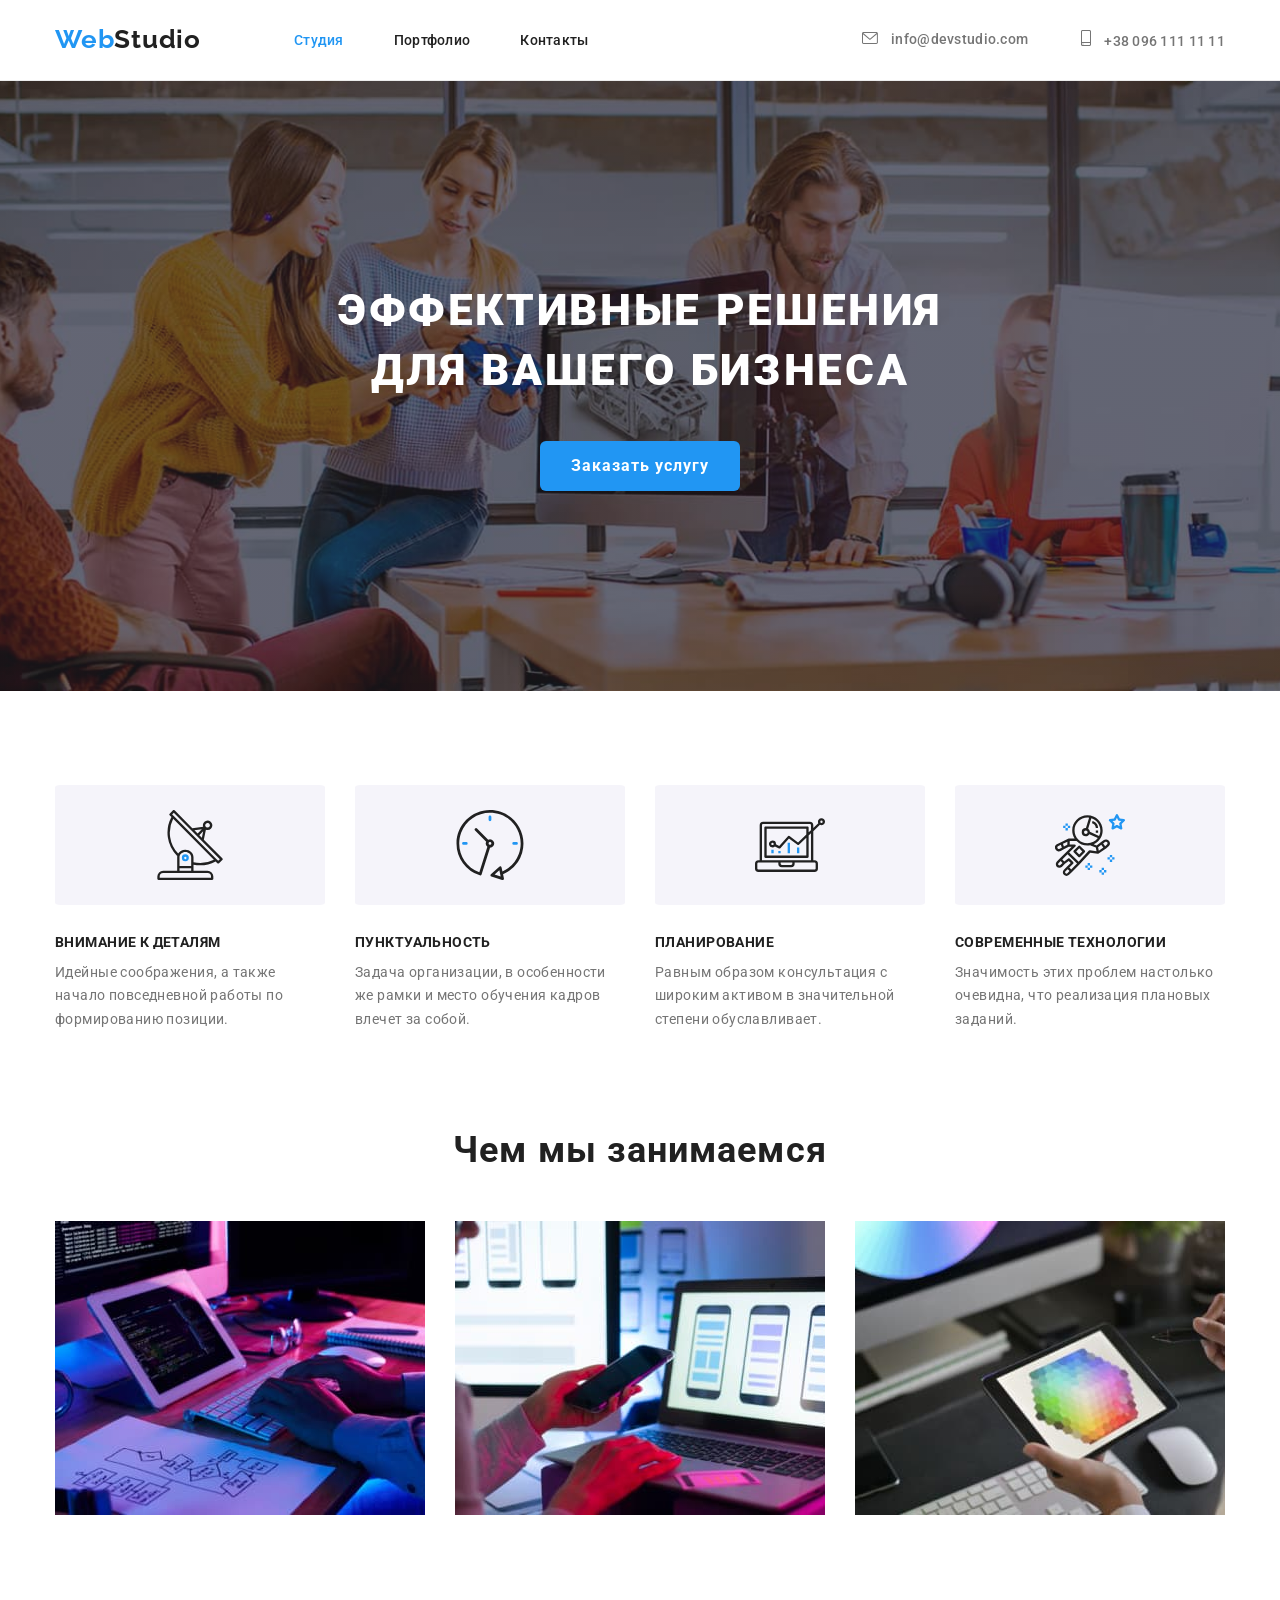
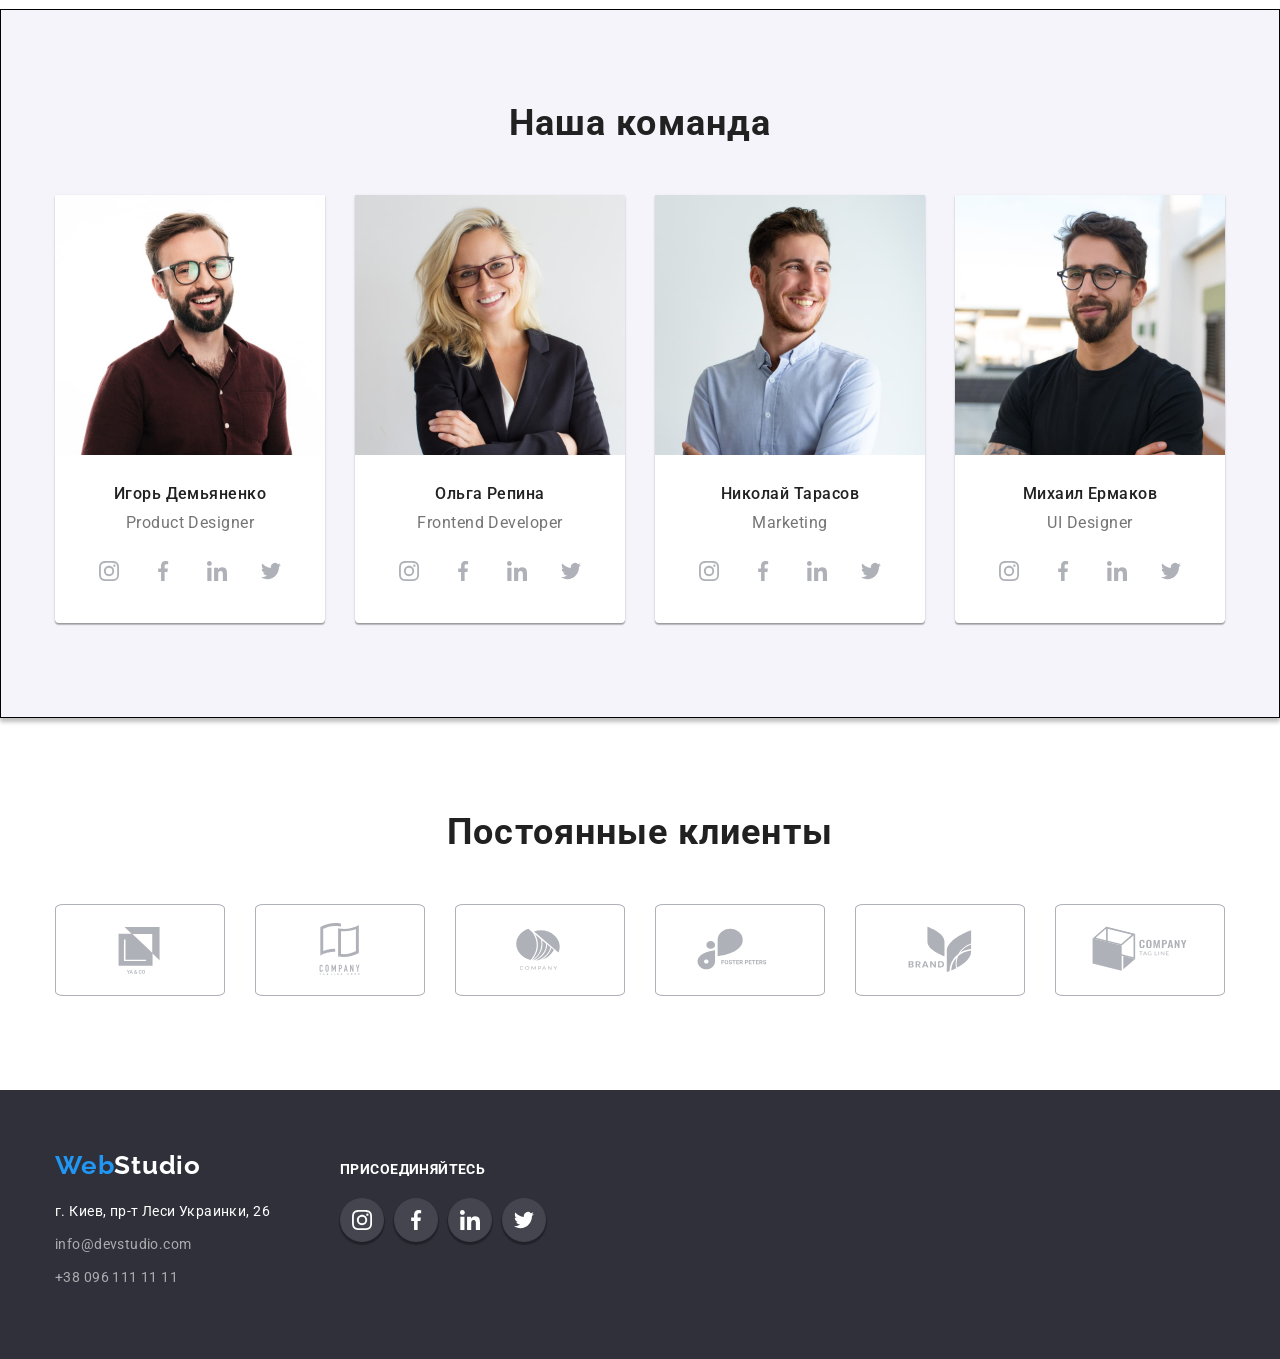
==== index.html @ 2732691e "Initial commit" ====
<!DOCTYPE html>
<html lang="ru">
<head>
    <meta charset="UTF-8">
    <meta http-equiv="X-UA-Compatible" content="IE=edge">
    <meta name="viewport" content="width=device-width, initial-scale=1.0">
    <link rel="preconnect" href="https://fonts.googleapis.com">
    <link rel="preconnect" href="https://fonts.gstatic.com" crossorigin>
    <link href="https://fonts.googleapis.com/css2?family=Raleway:wght@700&family=Roboto:wght@400;500;700;900&display=swap"
        rel="stylesheet">
    <title>Document</title>
    <link rel="stylesheet" href="https://cdnjs.cloudflare.com/ajax/libs/modern-normalize/1.1.0/modern-normalize.min.css"
        integrity="sha512-wpPYUAdjBVSE4KJnH1VR1HeZfpl1ub8YT/NKx4PuQ5NmX2tKuGu6U/JRp5y+Y8XG2tV+wKQpNHVUX03MfMFn9Q=="
        crossorigin="anonymous" referrerpolicy="no-referrer" />
    <link rel="stylesheet" href="./css/style.css">
</head>
<body>
    <!--Header-->
    <header class="header">
        <div class="container">
            <div class="logo"> 
        <a href="index.html" lang="en" class="header-first">Web<span class="header-second">Studio</span></a>
            </div>
        <nav class="header-nav">
            <ul class="header-list">
                <li class="header-item"><a href="./index.html" class="header-link link current">Студия</a></li>
                <li class="header-item"><a href="./portfolio.html" class="header-link link">Портфолио</a></li>
                <li class="header-item"><a href="" class="header-link link">Контакты</a></li>
            </ul>
        </nav>
            <ul class="header-connect list">
                <li><a class="header-mail link" href="mailto:info@devstudio.com">
            <svg class="header-mail-icon" widht="16" height="12">
                <use href="./images/sprite.svg#icon-envelope"></use>
            </svg>
         info@devstudio.com</a></li>
        <li><a class="header-tel link" href="tel:+380961111111">
            <svg class="header-mail-icon" widht="10" height="16">
                <use href="./images/sprite.svg#icon-smartphone"></use>
            </svg>+38 096 111 11 11</a></li>
        </ul>
        </div>
    </header>
    <!-- Main -->
    <main>
        <section class="hero section">
            <div class="container">
            <h1 class="hero-title">Эффективные решения <br> для вашего бизнеса</h1>
            <button type="button" class="hero-btn">Заказать услугу</button>
            </div>
        </section>
        <section class="description section">
            <div class="container">
            <ul class="description-list">
                <li class="description-item icon-group">
                    <h3 class="description-title">Внимание к деталям</h3>
                    <p class="description-text">Идейные соображения, а также начало повседневной работы по формированию позиции.</p>
                </li>
                <li class="description-item icon-clock">
                    <h3 class="description-title">Пунктуальность</h3>
                    <p class="description-text">Задача организации, в особенности же рамки и место обучения кадров влечет за собой.</p>
                </li>
                <li class="description-item icon-diagram">
                    <h3 class="description-title">Планирование</h3>
                    <p class="description-text">Равным образом консультация с широким активом в значительной степени обуславливает.</p>
                </li>
                <li class="description-item icon-astronaut">
                    <h3 class="description-title">Современные технологии</h3>
                    <p class="description-text">Значимость этих проблем настолько очевидна, что реализация плановых заданий.</p>
                </li>
            </ul>
            </div>
        </section>
        <section class="about section">
            <div class="container">
            <h2 class="about-title">Чем мы занимаемся</h2>
            <ul class="about-list">
                <li class="about-foto">
                    <img src="./images/image1.jpg" alt="набор кода" width="370" height="294">
                </li>
                <li class="about-foto">
                    <img src="./images/image2.jpg" alt="синхронизация с телефона" width="370" height="294">
                </li>
                <li class="about-foto">
                    <img src="./images/image3.jpg" alt="выбор цвета" width="370" height="294">
                </li>
            </ul>
            </div>
        </section>
        <section class="section team-section">
            <div class="team container">
            <h2 class="team-title">Наша команда</h2>
            <ul class="team-list">
                <li class="team-people">
                    <img src="./images/img4.jpg" alt="мужчина" width="270" height="260">
                    <div class="team-description"><h3 class="team-name">Игорь Демьяненко</h3>
                    <p lang="en" class="team-position">Product Designer</p></div>
                    <ul class="team-soc-list list">
                        <li class="team-soc-item"><a href="" class="team-soc-link link">
                            <svg class="team-soc-icon" wight="20" height="20">
                                <use href="./images/sprite.svg#icon-instagram"></use>
                            </svg>
                        </a></li>
                        <li class="team-soc-item"><a href="" class="team-soc-link link">
                            <svg class="team-soc-icon" wight="20" height="20">
                                <use href="./images/sprite.svg#icon-facebook"></use>
                            </svg>
                        </a></li>
                        <li class="team-soc-item"><a href="" class="team-soc-link link">
                            <svg class="team-soc-icon" wight="20" height="20">
                                <use href="./images/sprite.svg#icon-linkedin"></use>
                            </svg>
                        </a></li>
                        <li class="team-soc-item"><a href="" class="team-soc-link link">
                            <svg class="team-soc-icon" wight="20" height="20">
                                <use href="./images/sprite.svg#icon-twitter"></use>
                            </svg>
                        </a></li>
                    </ul>
                </li>
                <li class="team-people">
                    <img src="./images/img5.jpg" alt="девушка" width="270" height="260">
                    <div class="team-description"><h3 class="team-name">Ольга Репина</h3>
                    <p lang="en" class="team-position">Frontend Developer</p></div>
                    <ul class="team-soc-list list">
                        <li class="team-soc-item"><a href="" class="team-soc-link link">
                            <svg class="team-soc-icon" wight="20" height="20">
                                <use href="./images/sprite.svg#icon-instagram"></use>
                            </svg>
                        </a></li>
                        <li class="team-soc-item"><a href="" class="team-soc-link link">
                            <svg class="team-soc-icon" wight="20" height="20">
                                <use href="./images/sprite.svg#icon-facebook"></use>
                            </svg>
                        </a></li>
                        <li class="team-soc-item"><a href="" class="team-soc-link link">
                            <svg class="team-soc-icon" wight="20" height="20">
                                <use href="./images/sprite.svg#icon-linkedin"></use>
                            </svg>
                        </a></li>
                        <li class="team-soc-item"><a href="" class="team-soc-link link">
                            <svg class="team-soc-icon" wight="20" height="20">
                                <use href="./images/sprite.svg#icon-twitter"></use>
                            </svg>
                        </a></li>
                    </ul>
                </li> 
                <li class="team-people">
                    <img src="./images/img6.jpg" alt="мужчина" width="270" height="260">
                    <div class="team-description"><h3 class="team-name">Николай Тарасов</h3>
                    <p lang="en" class="team-position">Marketing</p></div>
                    <ul class="team-soc-list list">
                        <li class="team-soc-item"><a href="" class="team-soc-link link">
                            <svg class="team-soc-icon" wight="20" height="20">
                                <use href="./images/sprite.svg#icon-instagram"></use>
                            </svg>
                        </a></li>
                        <li class="team-soc-item"><a href="" class="team-soc-link link">
                            <svg class="team-soc-icon" wight="20" height="20">
                                <use href="./images/sprite.svg#icon-facebook"></use>
                            </svg>
                        </a></li>
                        <li class="team-soc-item"><a href="" class="team-soc-link link">
                            <svg class="team-soc-icon" wight="20" height="20">
                                <use href="./images/sprite.svg#icon-linkedin"></use>
                            </svg>
                        </a></li>
                        <li class="team-soc-item"><a href="" class="team-soc-link link">
                            <svg class="team-soc-icon" wight="20" height="20">
                                <use href="./images/sprite.svg#icon-twitter"></use>
                            </svg>
                        </a></li>
                    </ul>
                </li>
                <li class="team-people">
                    <img src="./images/img7.jpg" alt="мужчина" width="270" height="260">
                    <div class="team-description"><h3 class="team-name">Михаил Ермаков</h3>
                    <p lang="en" class="team-position">UI Designer</p></div>
                    <ul class="team-soc-list list">
                        <li class="team-soc-item"><a href="" class="team-soc-link link">
                            <svg class="team-soc-icon" wight="20" height="20">
                                <use href="./images/sprite.svg#icon-instagram"></use>
                            </svg>
                        </a></li>
                        <li class="team-soc-item"><a href="" class="team-soc-link link">
                            <svg class="team-soc-icon" wight="20" height="20">
                                <use href="./images/sprite.svg#icon-facebook"></use>
                            </svg>
                        </a></li>
                        <li class="team-soc-item"><a href="" class="team-soc-link link">
                            <svg class="team-soc-icon" wight="20" height="20">
                                <use href="./images/sprite.svg#icon-linkedin"></use>
                            </svg>
                        </a></li>
                        <li class="team-soc-item"><a href="" class="team-soc-link link">
                            <svg class="team-soc-icon" wight="20" height="20">
                                <use href="./images/sprite.svg#icon-twitter"></use>
                            </svg>
                        </a></li>
                    </ul>
                </li>
            </ul>
            </div>
        </section>
        <section class="section">
            <div class="container">
                <h2 class="client-title">Постоянные клиенты</h2>
                <ul class="client-list list">
                    <li class="client-item">
                        <a href="" class="client-link link">
                            <svg class="client-icon" wight="106" height="60">
                                <use href="./images/sprite.svg#icon-yaco"></use>
                            </svg>
                        </a>
                    </li>
                    <li class="client-item">
                        <a href="" class="client-link link">
                            <svg class="client-icon" wight="106" height="60">
                                <use href="./images/sprite.svg#icon-company"></use>
                            </svg>
                        </a>
                    </li>
                    <li class="client-item">
                        <a href="" class="client-link link">
                            <svg class="client-icon" wight="106" height="60">
                                <use href="./images/sprite.svg#icon-company_twice"></use>
                            </svg>
                        </a>
                    </li>
                    <li class="client-item">
                        <a href="" class="client-link link">
                            <svg class="client-icon" wight="106" height="60">
                                <use href="./images/sprite.svg#icon-fosters"></use>
                            </svg>
                        </a>
                    </li>
                    <li class="client-item">
                        <a href="" class="client-link link">
                            <svg class="client-icon" wight="106" height="60">
                                <use href="./images/sprite.svg#icon-brand"></use>
                            </svg>
                        </a>
                    </li>
                    <li class="client-item">
                        <a href="" class="client-link link">
                            <svg class="client-icon" wight="106" height="60">
                                <use href="./images/sprite.svg#icon-company_third"></use>
                            </svg>
                        </a>
                    </li>
                </ul>
            </div>
        </section>
    </main>
    <!-- Футер -->
    <footer class="footer">
        <div class="footer-container container">
        <div class="logo-footer">
        <a href="index.html" lang="en" class="link footer-logo-first">Web<span class="footer-logo-second">Studio</span></a>
        <address class="footer-adress">
            <ul class="footer-list">
                <li class="footer-item"><a class="footer-street link" href="https://goo.gl/maps/RggWu3k9mETqc1mK9" target="_blank" rel="noopener nofollow noreferrer">г.
                        Киев, пр-т Леси Украинки, 26</a></li>
                <li class="footer-item"><a class="footer-mail link" href="mailto:info@devstudio.com">info@devstudio.com</a></li>
                <li class="footer-item"><a class="footer-tel link" href="tel:+380961111111">+38 096 111 11 11</a></li>
            </ul>
        </address>
        </div>
        <div class="footer-second">
            <p class="footer-connect">Присоединяйтесь</p>
            <ul class="footer-soc-list list">
                <li class="footer-soc-item">
                    <a href="" class="footer-soc-link link">
                    <svg class="footer-soc-icon" wight="20" height="20">
                        <use href="./images/sprite.svg#icon-instagram"></use>
                    </svg>
                    </a>
                </li>
                <li class="footer-soc-item">
                    <a href="" class="footer-soc-link link">
                        <svg class="footer-soc-icon" wight="20" height="20">
                            <use href="./images/sprite.svg#icon-facebook"></use>
                        </svg>
                    </a>
                </li>
                <li class="footer-soc-item">
                    <a href="" class="footer-soc-link link">
                        <svg class="footer-soc-icon" wight="20" height="20">
                            <use href="./images/sprite.svg#icon-linkedin"></use>
                        </svg>
                    </a>
                </li>
                <li class="footer-soc-item">
                    <a href="" class="footer-soc-link link">
                        <svg class="footer-soc-icon" wight="20" height="20">
                            <use href="./images/sprite.svg#icon-twitter"></use>
                        </svg>
                    </a>
                </li>
            </ul>
        </div>
        </div>
    </footer>
</body>
</html>
---- css/style.css ----
:root {
    --all-title: #212121;
    --btn-color:#FFFFFF;
    --btn-background:#2196F3;
}
p, h1, h2, h3, h4, h5, h6 {
    margin: 0;
}
ul, ol {
    margin: 0;
    padding-left: 0;
}
button {
    cursor: pointer;
    border: 1px solid transparent;
    border-radius: 6px;
}
img {
    display: block;
}
body {
    font-family: 'Roboto', 'Raleway', sans-serif;
    font-style: normal;
    color: #757575;
}
.container {
    width: 1200px;
    margin: 0 auto;
    padding-left: 15px;
    padding-right: 15px;
    
}
.section {
    padding-top: 94px;
}
.link, .header-first {
    text-decoration: none;
}
/* Хедер */
.header {
    border-bottom: 1px solid #ECECEC;
    
}
.header .container {
    display: flex;
    align-items: center;
    justify-content: space-between;
}
.logo {
    margin-top: 24px;
    margin-bottom: 25px;
}
.header-list, .description-list, .about-list, .team-list, .example-search, .example-list, .footer-list, .list  {
    list-style-type: none;
}
.header-list,
.description-list,
.about-list,
.team-list,
.example-search,
.example-list,
.team-soc-list 
{
    display: flex;
}
.header-first, .footer-logo-first {
    font-family: 'Raleway';
    font-style: normal;
    font-weight: 700;
    font-size: 26px;
    line-height: 1.19;
    letter-spacing: 0.03em;
    color: #2196F3;
}
.header-second {
    color: #212121;
}
.header-list {
    margin-left: 93px;
    display: flex;
}
.header-item {
    margin-right: 50px;
}
.header-connect {
    margin-left: auto;
    display: flex;
    

}
.header-link {
    font-weight: 500;
    font-size: 14px;
    line-height: 1.14;
    letter-spacing: 0.02em;
    color: #212121;  
}
.header-link.current {
    color: var(--btn-background);
}
.header-link:hover, 
.header-link:focus,
.header-mail:hover,
.header-mail:focus,
.header-tel:hover,
.header-tel:focus,
.footer-mail:hover,
.footer-mail:focus,
.footer-tel:hover,
.footer-tel:focus {
    color: #2196F3;
}
.header-mail, .header-tel {
    font-weight: 500;
    font-size: 14px;
    line-height: 1.14;
    letter-spacing: 0.02em;
    color: #757575;
    
}

.header-mail-icon {
    display: inline-block;
    fill: currentColor;
    margin-right: 10px;
    justify-content: center;
    max-width: 16px;
    
    
}
.header-tel {
    margin-left: 50px;
}
.hero {
    background-color: #2F303A;
    background-image: linear-gradient(rgba(47, 48, 58, 0.4), rgba(47, 48, 58, 0.4)),
    url(../images/title-bg.jpg);
    background-repeat: no-repeat;
    background-position: center;
    background-size: cover;
    max-width: 1600px;
    margin: 0 auto;
    text-align: center;
    padding-top: 200px;
    padding-bottom: 200px;
}
.hero-title {
    font-weight: 900;
    font-size: 44px;
    line-height: 1.36;
    letter-spacing: 0.06em;
    text-transform: uppercase;
    color: #FFFFFF;
    margin-bottom: 40px;
}
.hero-btn {
    font-family: inherit;
    font-weight: 700;
    font-size: 16px;
    line-height: 1.87;
    min-width: 200px;
    height: 50px;
    letter-spacing: 0.06em;
    color: #FFFFFF;
    background-color: var(--btn-background);   
}
.description-item:nth-child(-n + 3) {
    margin-right: 30px;
}
.description-item::before {
    display: block;
    content: "";
    height: 120px;
    width: 270px;
    background-color: rgba(245, 244, 250, 1);
    background-size: auto;
    background-repeat: no-repeat;
    background-position: center;
    margin-bottom: 30px;
    border-radius: 2%;
}
.icon-group::before{
    background-image: url(../images/group.svg);
}
.icon-clock::before {
    background-image: url(../images/clock.svg);
}
.icon-diagram::before {
    background-image: url(../images/diagram.svg);
}
.icon-astronaut::before {
    background-image: url(../images/astronaut.svg);
}
.description-title {
    font-weight: 700;
    font-size: 14px;
    line-height: 1.14;
    letter-spacing: 0.03em;
    text-transform: uppercase;
    color: var(--all-title);
    margin-bottom: 10px;
}
.description-text {
    font-weight: 400;
    font-size: 14px;
    line-height: 1.71;
    letter-spacing: 0.03em;
    max-width: 270px;
    height: 75px;
}
.about-title, .team-title, .client-title {
    font-weight: 700;
    font-size: 36px;
    line-height: 1.16;
    text-align: center;
    letter-spacing: 0.03em;
    color: var(--all-title);

}
.about-title {
    margin-bottom: 50px;
}
.about-list {
    margin-left: -30px;
}
.about-foto {
    width: calc(100% / 3 - 30px);
    margin-left: 30px;
    padding-bottom: 94px;
}
/* Блок команда */
.team-section {
    background: #F5F4FA;
    padding-top: 93px;
    border: 1px solid #000000;
    box-shadow: 0px 4px 4px rgba(0, 0, 0, 0.25);

}
.team-title {
    margin-bottom: 50px;
}
.team-people {
    background-color: #FFFFFF;
    flex-basis: calc(100% / 4 - 30px);
    margin-left: 30px;
    box-shadow: 0px 1px 3px rgba(0, 0, 0, 0.12),
    0px 1px 1px rgba(0, 0, 0, 0.14),
    0px 2px 1px rgba(0, 0, 0, 0.2);
    border-radius: 0px 0px 4px 4px;
    
}
.team-people:hover,
.team-people:focus {
    filter: drop-shadow(0px 4px 4px rgba(0, 0, 0, 0.25));
}

.team-description {
    padding-top: 30px;
}   
.team-name {
    font-weight: 500;
    font-size: 16px;
    line-height: 1.18;
    text-align: center;
    letter-spacing: 0.03em;
    color: var(--all-title);
    margin-bottom: 10px;
}
.team-position {
    font-weight: 400;
    font-size: 16px;
    line-height: 1.18;
    text-align: center;
    letter-spacing: 0.03em;
    margin-bottom: 16px;
}
.team-list {
    padding-bottom: 94px;
    margin-left: -30px;
}
.team-soc-item {
    width: 44px;
    height: 44px;
    margin-right: 10px;
    margin-bottom: 30px;
}
.team-soc-list {
    justify-content: center;
}

.team-soc-item:last-child {
    margin-right: 0;
}
.team-soc-link {
    width: 100%;
    height: 100%;
    /* background-color: tomato; */
    border-radius: 50%;
    display: flex;
    align-items: center;
    justify-content: center;
}
.team-soc-icon {
    fill: rgba(175, 177, 184, 1);
    
}

.team-soc-link:focus, 
.team-soc-link:hover {
    background-color: var(--btn-background);
} 
.team-soc-link:focus .team-soc-icon,
.team-soc-link:hover .team-soc-icon {
    fill: #FFFFFF;
}
.client-title {
    margin-bottom: 50px;
}
.client-list {
    padding-bottom: 94px;
    display: flex;
    
}
.client-item {
    width: 170px;
    height: 92px;
    border: 1px solid rgba(175, 177, 184, 1);
    border-radius: 5%;
    margin-right: 30px;
    
}
.client-link {
    width: 100%;
    height: 100%;
    display: flex;
    align-items: center;
    justify-content: center;
    
} 
.client-link:hover,
.client-link:focus {
    border: 1px solid var(--btn-background)
}
.client-link:hover .client-icon,
.client-link:focus .client-icon {
    fill: var(--btn-background);
}

.client-icon {
    fill:rgba(175, 177, 184, 1);
}
/* Portfolio */
.example {
    padding-bottom: 94px;
}

.example-search {
    justify-content: center;
    margin-bottom: 50px;
}
.example-btn {
    margin-right: 8px;
}
.example-list {
    flex-wrap: wrap;
    margin-left: -30px;
    margin-bottom: -30px;
}
.example-galery {
    width: calc(100% / 3 - 30px);
    margin-left: 30px;
    margin-bottom: 30px;
    border: 1px solid #EEEEEE;  
}
.example-galery:hover {
    box-shadow: 0px 2px 2px 2px rgba(0, 0, 0, 0.3);
}
.example-title-text {
    padding: 20px 24px;
}
.example-title {
    font-weight: 700;
    font-size: 18px;
    line-height: 2;
    letter-spacing: 0.06em;
    color: var(--all-title);
    margin-bottom: 4px;
}
.example-text {
    font-weight: 400;
    font-size: 16px;
    line-height: 1.87;
    letter-spacing: 0.03em;
    font-family: inherit;
}
.btn {
    font-family: 'Roboto';
    font-style: normal;
    font-weight: 500;
    font-size: 16px;
    line-height: 1.62;
    letter-spacing: 0.03em;
    cursor: pointer;
    padding: 6px 22px;
}
.btn .hero-btn {
    color: var(--all-title);
    background-color:var(--btn-color);
}
.btn:hover, .btn:focus {
    color:var(--btn-color) ;
    background-color: var(--btn-background);
    box-shadow: 0px 2px 1px 1px rgba(0, 0, 0, 0.3);
}
/* Футер */
.footer {
    background-color: #2F303A;
    padding-top: 60px;
    padding-bottom: 60px;
    display: flex;
    
}
.footer-logo-second {
    color: #FFFFFF;
}
.footer-list {
    margin-top: 20px;
    font-style: normal;

}
.footer-item {
    margin-bottom: 9px;
}
.footer-street {
    font-weight: 400;
    font-size: 14px;
    line-height: 1.71;
    letter-spacing: 0.03em;
    color: #FFFFFF;    
}
.footer-mail, .footer-tel {
    font-weight: 400;
    font-size: 14px;
    line-height: 1.71;
    letter-spacing: 0.03em;
    color: rgba(255, 255, 255, 0.6);
}
.footer-container {
    display: flex;
}

.footer-connect {
    font-weight: 700;
    font-size: 14px;
    line-height: 1.14;
    letter-spacing: 0.03em;
    text-transform: uppercase;
    color: #FFFFFF;
    margin-bottom: 20px;
    margin-top: 12px;
    margin-left: 70px;
}
.footer-soc-list {
    display: flex;
    justify-content: center;
    margin-left: 70px;

}
.footer-soc-item {
    width: 44px;
    height: 44px;
    margin-right: 10px;
}
.footer-item:last-child {
    margin-right: 0;
}
.footer-soc-link {
    width: 100%;
    height: 100%;
    background-color: rgba(68, 69, 78, 1);
    border-radius: 50%;
    justify-content: center;
    display: flex;
    align-items: center;
    fill: rgba(255, 255, 255, 1);
    box-shadow: 0px 2px 1px 1px rgba(0, 0, 0, 0.3);
}
.footer-soc-link:hover,
.footer-soc-link:focus {
    background-color:var(--btn-background);
}
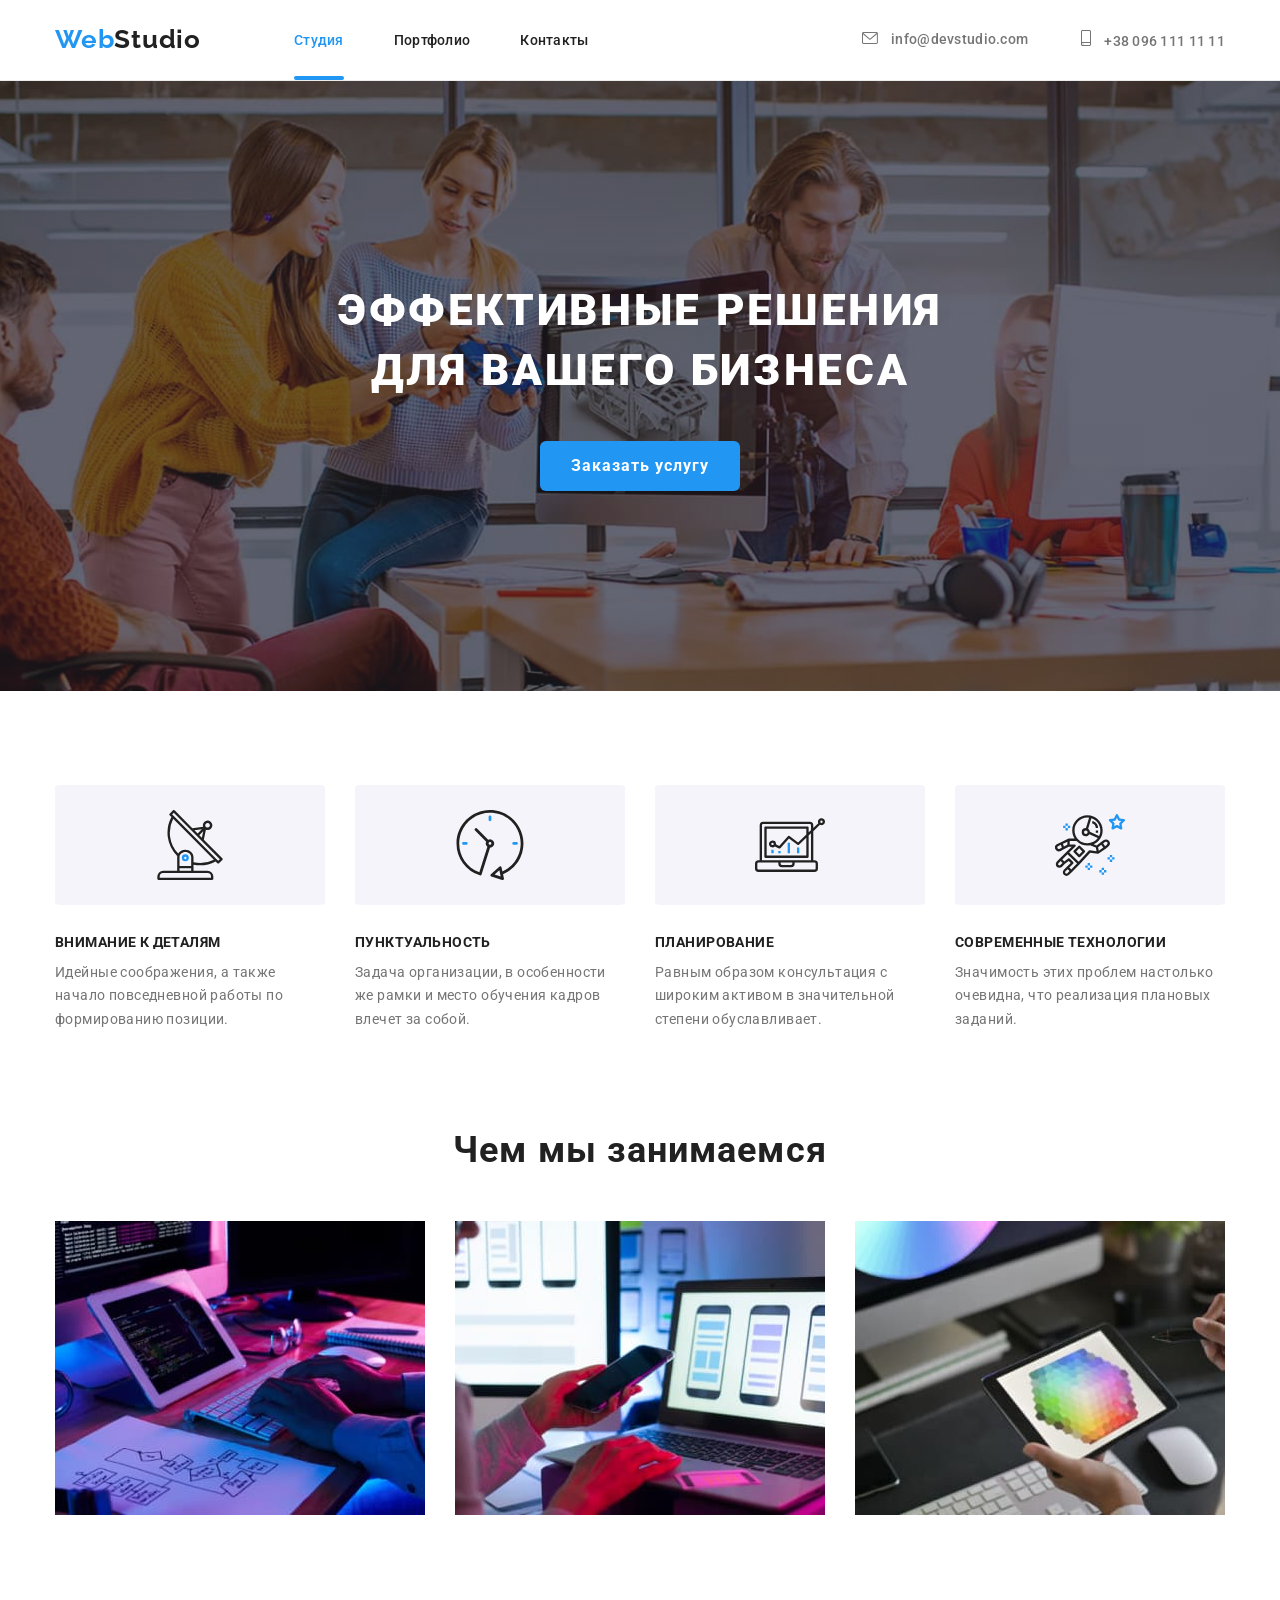
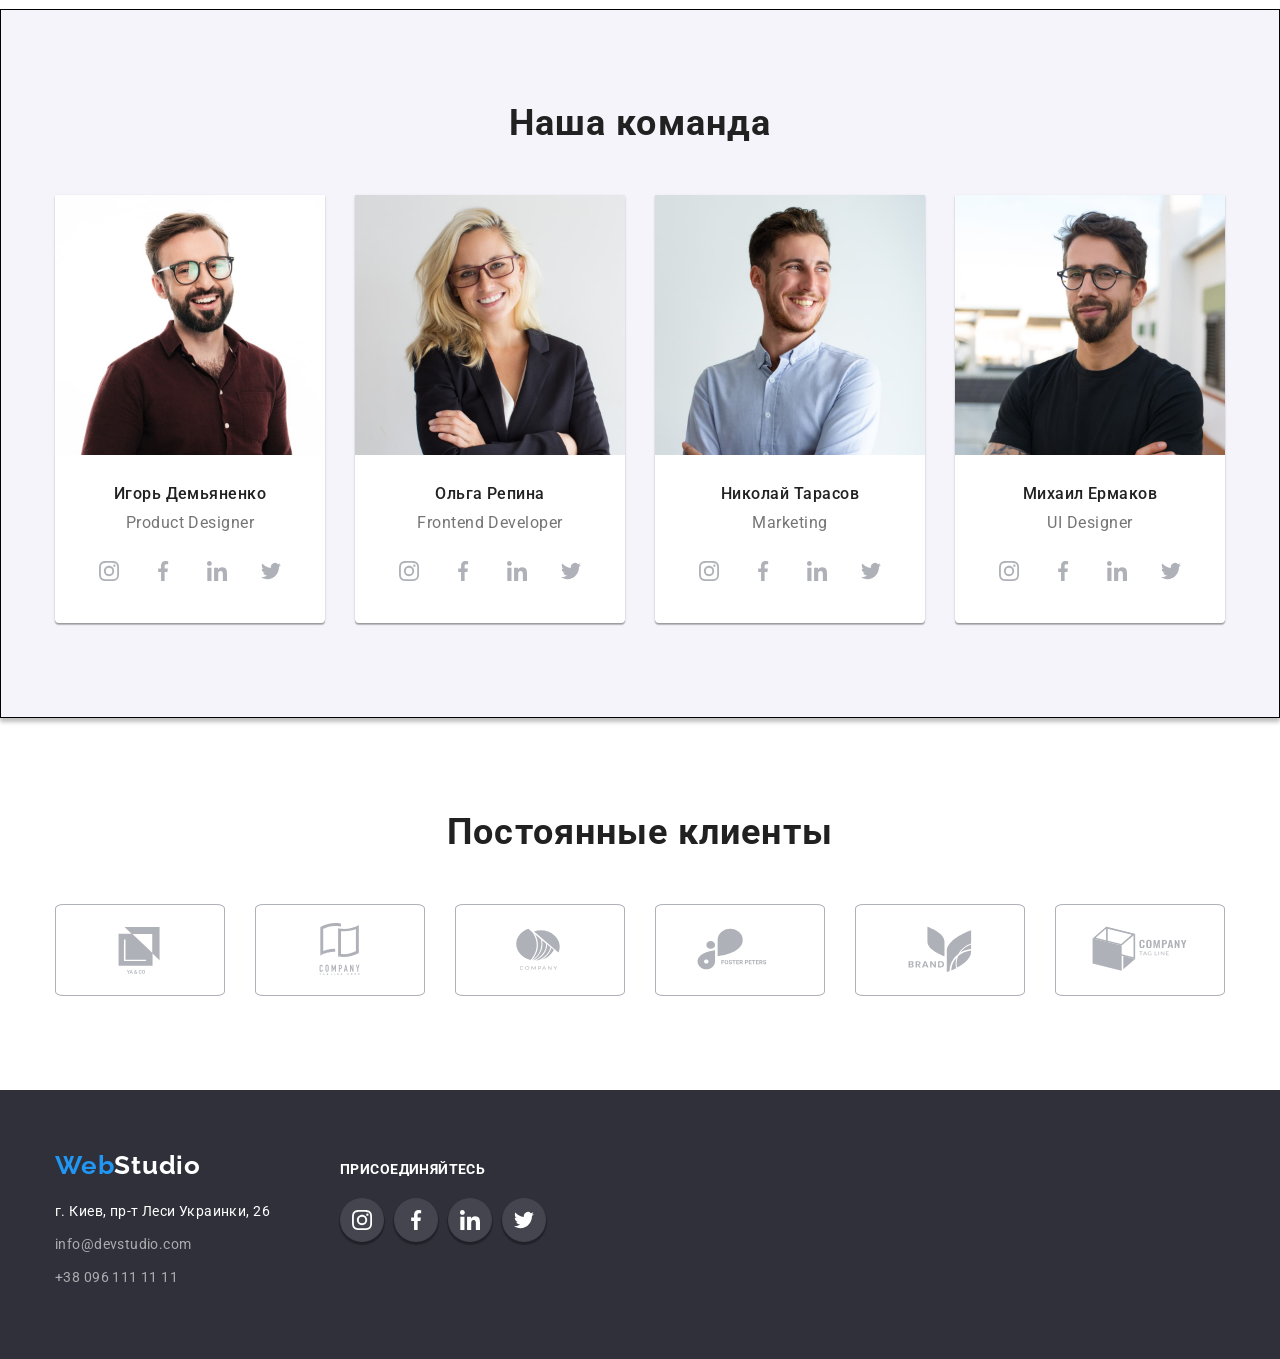
==== commit fa0660ab: "new" ====
--- a/index.html
+++ b/index.html
@@ -25,7 +25,7 @@
             <ul class="header-list">
                 <li class="header-item"><a href="./index.html" class="header-link link current">Студия</a></li>
                 <li class="header-item"><a href="./portfolio.html" class="header-link link">Портфолио</a></li>
-                <li class="header-item"><a href="" class="header-link link">Контакты</a></li>
+                <li class="header-item"><a href="./contacts.html" class="header-link link">Контакты</a></li>
             </ul>
         </nav>
             <ul class="header-connect list">
@@ -46,7 +46,7 @@
         <section class="hero section">
             <div class="container">
             <h1 class="hero-title">Эффективные решения <br> для вашего бизнеса</h1>
-            <button type="button" class="hero-btn">Заказать услугу</button>
+            <button data-modal-open type="button" class="hero-btn">Заказать услугу</button>
             </div>
         </section>
         <section class="description section">
@@ -77,12 +77,15 @@
             <ul class="about-list">
                 <li class="about-foto">
                     <img src="./images/image1.jpg" alt="набор кода" width="370" height="294">
+                    <p class="about-desctop">Десктопные приложения</p>
                 </li>
                 <li class="about-foto">
                     <img src="./images/image2.jpg" alt="синхронизация с телефона" width="370" height="294">
+                    <p class="about-desctop">Мобильные приложения</p>
                 </li>
                 <li class="about-foto">
                     <img src="./images/image3.jpg" alt="выбор цвета" width="370" height="294">
+                    <p class="about-desctop">Дизайнерские решения</p>
                 </li>
             </ul>
             </div>
@@ -301,6 +304,15 @@
         </div>
         </div>
     </footer>
+    <div class="backdrop is-hidden " data-modal>
+        <div class="modal">
+            <button data-modal-close type="button" class="modal-btn"><svg class="modal-icon" wight="11" height="11">
+                <use href="./images/sprite.svg#icon-close-black-18dp"></use>
+            </svg></button>
+        </div>
+
+    </div>
+    <script src="./js/modal.js"></script>
 </body>
 </html>
 
--- a/css/style.css
+++ b/css/style.css
@@ -2,6 +2,7 @@
     --all-title: #212121;
     --btn-color:#FFFFFF;
     --btn-background:#2196F3;
+    --timing-function:cubic-bezier(0.4, 0, 0.2, 1);
 }
 p, h1, h2, h3, h4, h5, h6 {
     margin: 0;
@@ -28,7 +29,6 @@
     margin: 0 auto;
     padding-left: 15px;
     padding-right: 15px;
-    
 }
 .section {
     padding-top: 94px;
@@ -39,7 +39,6 @@
 /* Хедер */
 .header {
     border-bottom: 1px solid #ECECEC;
-    
 }
 .header .container {
     display: flex;
@@ -59,7 +58,15 @@
 .team-list,
 .example-search,
 .example-list,
-.team-soc-list 
+.team-soc-list,
+.about-desctop,
+.team-soc-link,
+.client-list,
+.client-link,
+.footer-soc-link,
+.footer-soc-list,
+.header-connect,
+.footer
 {
     display: flex;
 }
@@ -77,18 +84,19 @@
 }
 .header-list {
     margin-left: 93px;
-    display: flex;
+    position: relative;
+    
 }
 .header-item {
+    
     margin-right: 50px;
 }
 .header-connect {
     margin-left: auto;
-    display: flex;
-    
-
 }
 .header-link {
+    position: relative;
+    padding-bottom: 32px;
     font-weight: 500;
     font-size: 14px;
     line-height: 1.14;
@@ -97,6 +105,23 @@
 }
 .header-link.current {
     color: var(--btn-background);
+}
+.header-link::after {
+    content: "";
+    position: absolute;
+    width: 100%;
+    left: 0;
+    bottom: 0;
+    display: block;
+    height: 4px;
+    background: var(--btn-background);
+    border-radius: 2px;
+    opacity: 0;
+}
+.header-link.current::after {
+    opacity: 1;
+    transition-duration: 250ms;
+    transition-timing-function: var(--timing-function);
 }
 .header-link:hover, 
 .header-link:focus,
@@ -109,6 +134,8 @@
 .footer-tel:hover,
 .footer-tel:focus {
     color: #2196F3;
+    transition-duration:250ms;
+    transition-timing-function:var(--timing-function);
 }
 .header-mail, .header-tel {
     font-weight: 500;
@@ -116,17 +143,13 @@
     line-height: 1.14;
     letter-spacing: 0.02em;
     color: #757575;
-    
-}
-
+}
 .header-mail-icon {
     display: inline-block;
     fill: currentColor;
     margin-right: 10px;
     justify-content: center;
     max-width: 16px;
-    
-    
 }
 .header-tel {
     margin-left: 50px;
@@ -215,7 +238,6 @@
     text-align: center;
     letter-spacing: 0.03em;
     color: var(--all-title);
-
 }
 .about-title {
     margin-bottom: 50px;
@@ -224,9 +246,32 @@
     margin-left: -30px;
 }
 .about-foto {
+    position: relative;
     width: calc(100% / 3 - 30px);
     margin-left: 30px;
-    padding-bottom: 94px;
+    margin-bottom: 94px;    
+}
+.about-desctop {
+    font-size: 14px;
+    line-height: 1.14;
+    letter-spacing: 0.03em;
+    text-transform: uppercase;
+    color: #FFFFFF;
+    background: rgba(47, 48, 58, 0.8);
+    width: 370px;
+    height: 70px;
+    align-items: center;
+    justify-content: center;
+    position: absolute;
+    bottom: 0;
+    left: 0;
+    opacity: 0;
+}
+.about-foto:focus .about-desctop,
+.about-foto:hover .about-desctop{
+    opacity: 1;
+    transition-duration:250ms;
+    transition-timing-function:cubic-bezier(0.4, 0, 0.2, 1);
 }
 /* Блок команда */
 .team-section {
@@ -234,7 +279,6 @@
     padding-top: 93px;
     border: 1px solid #000000;
     box-shadow: 0px 4px 4px rgba(0, 0, 0, 0.25);
-
 }
 .team-title {
     margin-bottom: 50px;
@@ -247,13 +291,13 @@
     0px 1px 1px rgba(0, 0, 0, 0.14),
     0px 2px 1px rgba(0, 0, 0, 0.2);
     border-radius: 0px 0px 4px 4px;
-    
 }
 .team-people:hover,
 .team-people:focus {
     filter: drop-shadow(0px 4px 4px rgba(0, 0, 0, 0.25));
-}
-
+    transition-duration:250ms;
+    transition-timing-function:cubic-bezier(0.4, 0, 0.2, 1);
+}
 .team-description {
     padding-top: 30px;
 }   
@@ -287,39 +331,36 @@
 .team-soc-list {
     justify-content: center;
 }
-
 .team-soc-item:last-child {
     margin-right: 0;
 }
 .team-soc-link {
     width: 100%;
     height: 100%;
-    /* background-color: tomato; */
     border-radius: 50%;
-    display: flex;
     align-items: center;
     justify-content: center;
 }
 .team-soc-icon {
     fill: rgba(175, 177, 184, 1);
-    
-}
-
+}
 .team-soc-link:focus, 
 .team-soc-link:hover {
     background-color: var(--btn-background);
+    transition-duration:250ms;
+    transition-timing-function:cubic-bezier(0.4, 0, 0.2, 1);
 } 
 .team-soc-link:focus .team-soc-icon,
 .team-soc-link:hover .team-soc-icon {
     fill: #FFFFFF;
+    transition-duration:250ms;
+    transition-timing-function:cubic-bezier(0.4, 0, 0.2, 1);
 }
 .client-title {
     margin-bottom: 50px;
 }
 .client-list {
-    padding-bottom: 94px;
-    display: flex;
-    
+    padding-bottom: 94px;    
 }
 .client-item {
     width: 170px;
@@ -327,25 +368,25 @@
     border: 1px solid rgba(175, 177, 184, 1);
     border-radius: 5%;
     margin-right: 30px;
-    
 }
 .client-link {
     width: 100%;
     height: 100%;
-    display: flex;
     align-items: center;
     justify-content: center;
-    
 } 
 .client-link:hover,
 .client-link:focus {
-    border: 1px solid var(--btn-background)
+    border: 1px solid var(--btn-background);
+    transition-duration:250ms;
+    transition-timing-function:cubic-bezier(0.4, 0, 0.2, 1);
 }
 .client-link:hover .client-icon,
 .client-link:focus .client-icon {
     fill: var(--btn-background);
-}
-
+    transition-duration:250ms;
+    transition-timing-function:cubic-bezier(0.4, 0, 0.2, 1);
+}
 .client-icon {
     fill:rgba(175, 177, 184, 1);
 }
@@ -353,7 +394,6 @@
 .example {
     padding-bottom: 94px;
 }
-
 .example-search {
     justify-content: center;
     margin-bottom: 50px;
@@ -374,6 +414,9 @@
 }
 .example-galery:hover {
     box-shadow: 0px 2px 2px 2px rgba(0, 0, 0, 0.3);
+    transition-duration:250ms;
+    transition-timing-function:cubic-bezier(0.4, 0, 0.2, 1);
+
 }
 .example-title-text {
     padding: 20px 24px;
@@ -411,14 +454,46 @@
     color:var(--btn-color) ;
     background-color: var(--btn-background);
     box-shadow: 0px 2px 1px 1px rgba(0, 0, 0, 0.3);
+    transition-duration:250ms;
+    transition-timing-function:cubic-bezier(0.4, 0, 0.2, 1);
+}
+.overlay {
+    position: absolute;
+    top: 0;
+    left: 0;
+    width: 370px;
+    height: 294px;
+    display: flex;
+    align-items: center;
+    justify-content: center;
+    background-color: var(--btn-background);
+    transform: translateY(100%);
+    transition: transform 250ms ease;
+}
+.overlay-text {
+    margin: 63px 24px;
+    font-weight: 400;
+    font-size: 18px;
+    line-height: 1.61;    
+    letter-spacing: 0.03em;
+    color: var(--btn-color);
+}
+.overlay-box {
+    position: relative;
+    overflow: hidden;
+    width: 370px;
+    height: 294px;
+}
+.overlay-box:hover .overlay {
+    transform: translateY(0);
+    transition-duration:250ms;
+    transition-timing-function:cubic-bezier(0.4, 0, 0.2, 1);
 }
 /* Футер */
 .footer {
     background-color: #2F303A;
     padding-top: 60px;
     padding-bottom: 60px;
-    display: flex;
-    
 }
 .footer-logo-second {
     color: #FFFFFF;
@@ -426,7 +501,6 @@
 .footer-list {
     margin-top: 20px;
     font-style: normal;
-
 }
 .footer-item {
     margin-bottom: 9px;
@@ -448,7 +522,6 @@
 .footer-container {
     display: flex;
 }
-
 .footer-connect {
     font-weight: 700;
     font-size: 14px;
@@ -461,10 +534,8 @@
     margin-left: 70px;
 }
 .footer-soc-list {
-    display: flex;
     justify-content: center;
     margin-left: 70px;
-
 }
 .footer-soc-item {
     width: 44px;
@@ -480,7 +551,6 @@
     background-color: rgba(68, 69, 78, 1);
     border-radius: 50%;
     justify-content: center;
-    display: flex;
     align-items: center;
     fill: rgba(255, 255, 255, 1);
     box-shadow: 0px 2px 1px 1px rgba(0, 0, 0, 0.3);
@@ -488,9 +558,57 @@
 .footer-soc-link:hover,
 .footer-soc-link:focus {
     background-color:var(--btn-background);
-}
+    transition-duration:250ms;
+    transition-timing-function:cubic-bezier(0.4, 0, 0.2, 1);
+}
+.backdrop {
+    position: fixed;
+    width: 1600px;
+    height: 1024px;
+    left: 0px;
+    top: 0px;
+    background: rgba(0, 0, 0, 0.2);
+    opacity: 1;
+    transition: opacity 250ms var(--timing-function);
+}
+.backdrop.is-hidden {
+    opacity: 0;
+    pointer-events: none;
+}
+.backdrop.is-hidden .modal {
+    transform: scale(0.9) translate(-50%, -50%);
+}
+.modal {
+    position: absolute;
+    width: 528px;
+    height: 581px;
+    left: 50%;
+    top: 50%;
+    transform: scale(1) translate(-50%, -50%);
+    background: #FFFFFF;
+    box-shadow: 0px 1px 3px rgba(0, 0, 0, 0.12),
+    0px 1px 1px rgba(0, 0, 0, 0.14),
+    0px 2px 1px rgba(0, 0, 0, 0.2);
+    border-radius: 4px;
+    transition: opacity 250ms var(--timing-function);
+}
+.modal-btn {
+    width: 30px;
+    height: 30px;
+    border-radius: 50%;
+    background: #FFFFFF;
+    border: 1px solid rgba(0, 0, 0, 0.1);
+    position: absolute;
+    top: 17px;
+   
+    right: 17px;
+    
     
 
+}
+.modal-icon {
+    width: 11px;
+}
 
 
 
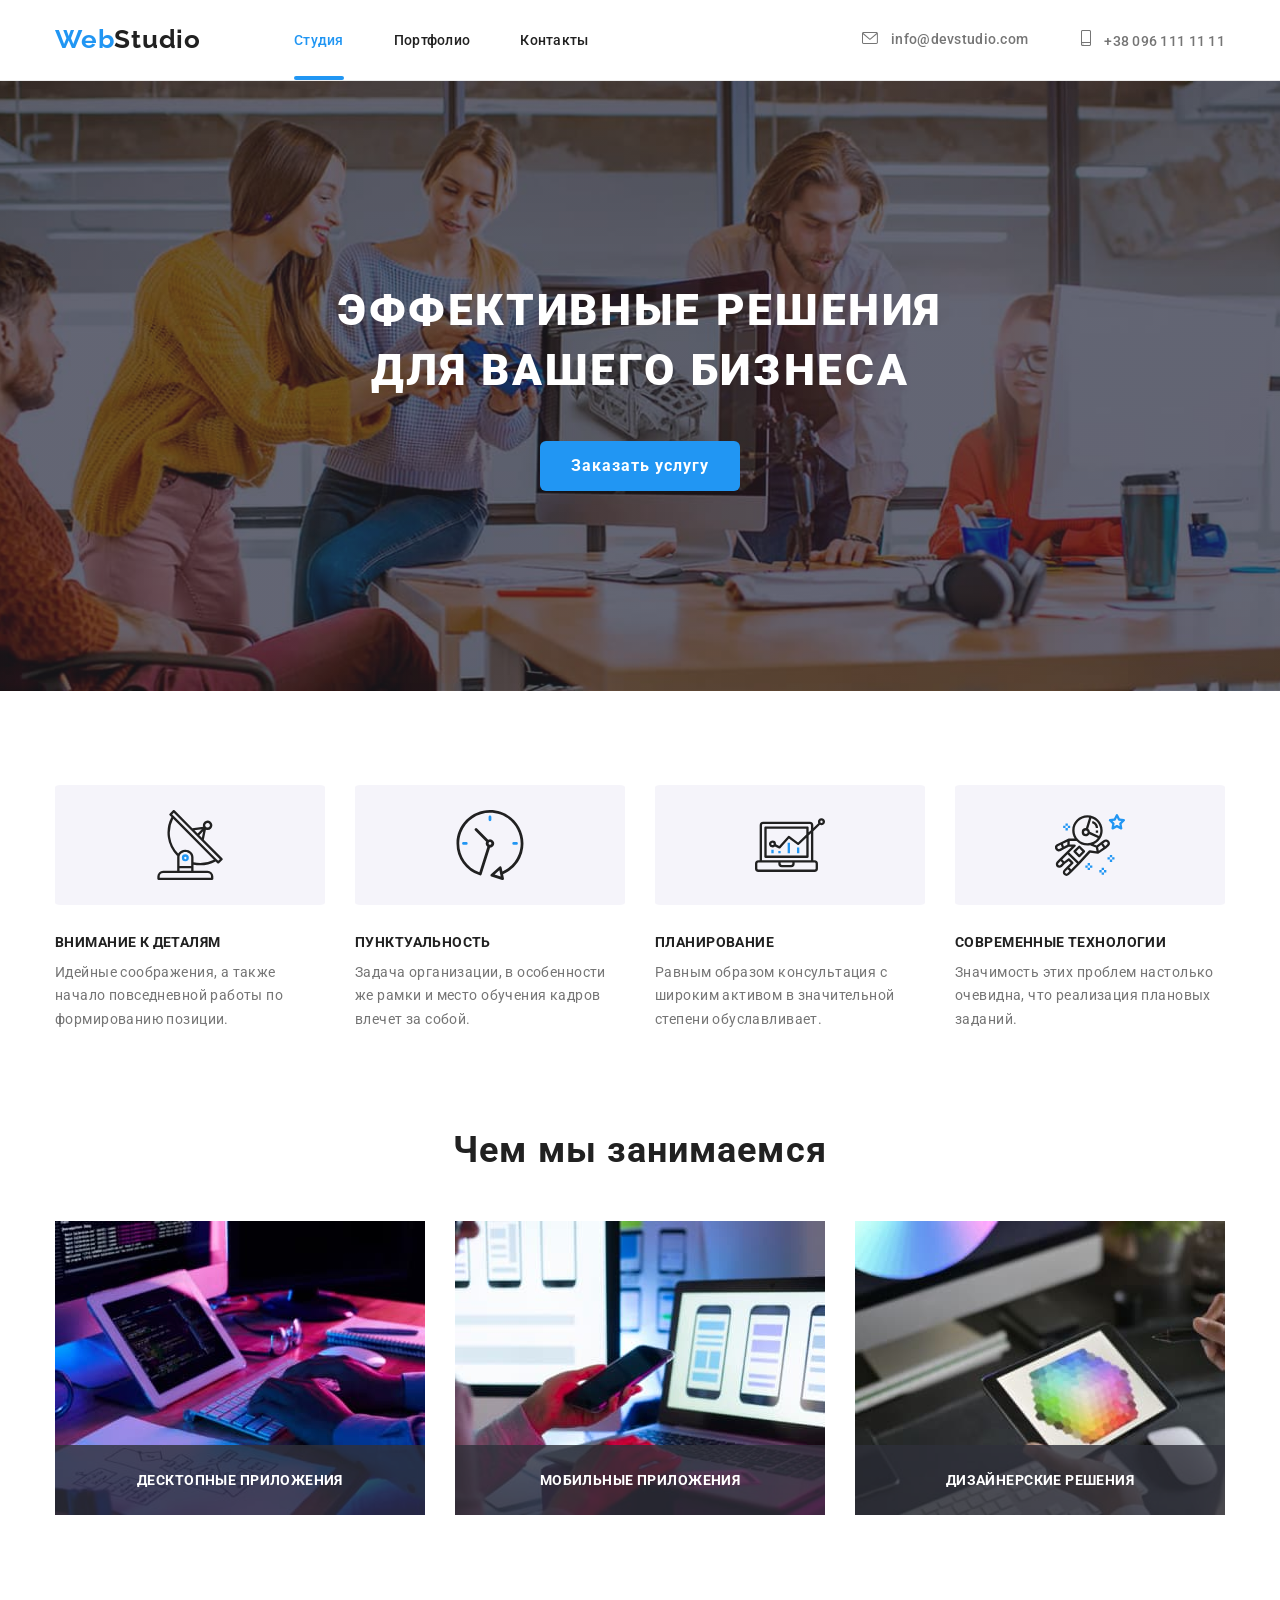
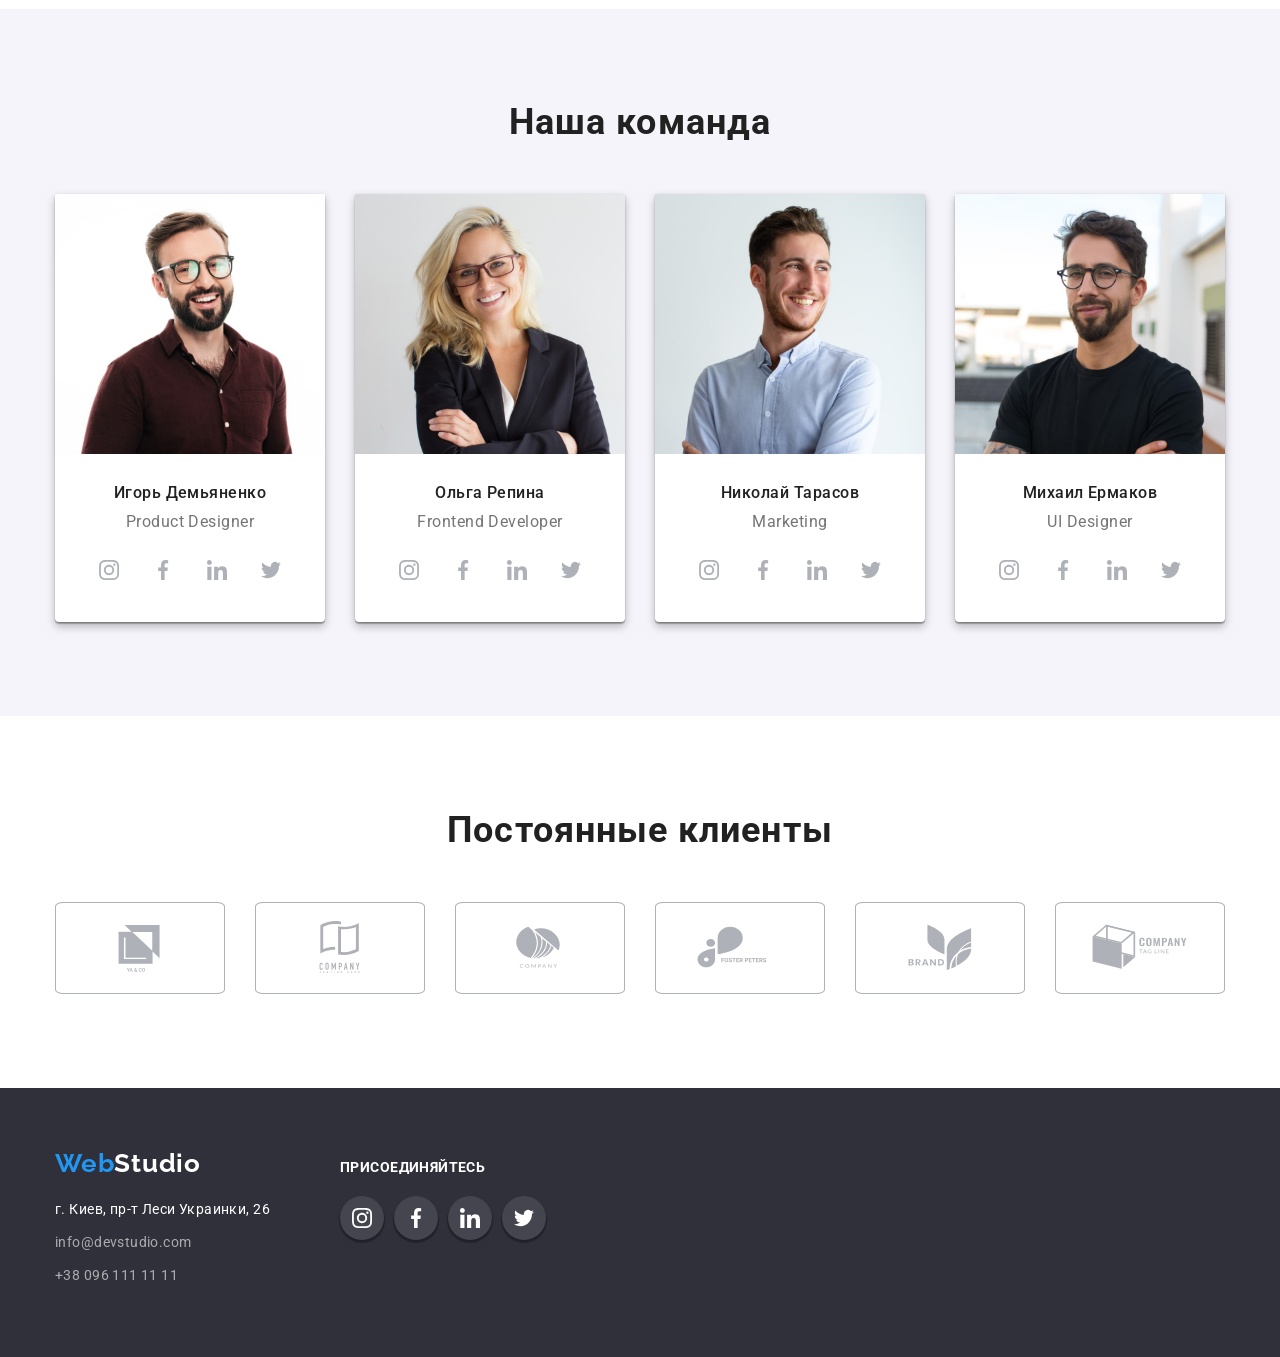
==== commit 979253f3: "new" ====
--- a/index.html
+++ b/index.html
@@ -29,12 +29,12 @@
             </ul>
         </nav>
             <ul class="header-connect list">
-                <li><a class="header-mail link" href="mailto:info@devstudio.com">
+                <li class="header-connect-item"><a class="header-mail link" href="mailto:info@devstudio.com">
             <svg class="header-mail-icon" widht="16" height="12">
                 <use href="./images/sprite.svg#icon-envelope"></use>
             </svg>
          info@devstudio.com</a></li>
-        <li><a class="header-tel link" href="tel:+380961111111">
+                <li class="header-connect-item"><a class="header-tel link" href="tel:+380961111111">
             <svg class="header-mail-icon" widht="10" height="16">
                 <use href="./images/sprite.svg#icon-smartphone"></use>
             </svg>+38 096 111 11 11</a></li>
@@ -306,9 +306,8 @@
     </footer>
     <div class="backdrop is-hidden " data-modal>
         <div class="modal">
-            <button data-modal-close type="button" class="modal-btn"><svg class="modal-icon" wight="11" height="11">
-                <use href="./images/sprite.svg#icon-close-black-18dp"></use>
-            </svg></button>
+            <button data-modal-close type="button" class="modal-btn">X
+            </button>
         </div>
 
     </div>
--- a/css/style.css
+++ b/css/style.css
@@ -92,7 +92,7 @@
     margin-right: 50px;
 }
 .header-connect {
-    margin-left: auto;
+    margin-left: auto
 }
 .header-link {
     position: relative;
@@ -101,10 +101,13 @@
     font-size: 14px;
     line-height: 1.14;
     letter-spacing: 0.02em;
-    color: #212121;  
+    color: #212121; 
+    transition-duration:250ms;
+    transition-timing-function:var(--timing-function);
 }
 .header-link.current {
     color: var(--btn-background);
+    
 }
 .header-link::after {
     content: "";
@@ -117,11 +120,11 @@
     background: var(--btn-background);
     border-radius: 2px;
     opacity: 0;
+
 }
 .header-link.current::after {
     opacity: 1;
-    transition-duration: 250ms;
-    transition-timing-function: var(--timing-function);
+    
 }
 .header-link:hover, 
 .header-link:focus,
@@ -134,8 +137,8 @@
 .footer-tel:hover,
 .footer-tel:focus {
     color: #2196F3;
-    transition-duration:250ms;
-    transition-timing-function:var(--timing-function);
+
+    /* transition-timing-function:var(--timing-function); */
 }
 .header-mail, .header-tel {
     font-weight: 500;
@@ -143,13 +146,18 @@
     line-height: 1.14;
     letter-spacing: 0.02em;
     color: #757575;
-}
+    transition-duration:250ms;
+    transition-timing-function:cubic-bezier(0.4, 0, 0.2, 1);
+}
+
 .header-mail-icon {
     display: inline-block;
     fill: currentColor;
     margin-right: 10px;
     justify-content: center;
     max-width: 16px;
+    transition-duration:250ms;
+    transition-timing-function:cubic-bezier(0.4, 0, 0.2, 1);
 }
 .header-tel {
     margin-left: 50px;
@@ -252,8 +260,10 @@
     margin-bottom: 94px;    
 }
 .about-desctop {
-    font-size: 14px;
-    line-height: 1.14;
+    font-style: normal;
+    font-weight: 700;
+    font-size: 14px;
+    line-height: 16px;
     letter-spacing: 0.03em;
     text-transform: uppercase;
     color: #FFFFFF;
@@ -265,20 +275,20 @@
     position: absolute;
     bottom: 0;
     left: 0;
-    opacity: 0;
-}
-.about-foto:focus .about-desctop,
+    /* opacity: 0; */
+}
+/* .about-foto:focus .about-desctop,
 .about-foto:hover .about-desctop{
     opacity: 1;
     transition-duration:250ms;
     transition-timing-function:cubic-bezier(0.4, 0, 0.2, 1);
-}
+} */
 /* Блок команда */
 .team-section {
     background: #F5F4FA;
     padding-top: 93px;
-    border: 1px solid #000000;
-    box-shadow: 0px 4px 4px rgba(0, 0, 0, 0.25);
+    /* border: 1px solid #000000;
+    box-shadow: 0px 4px 4px rgba(0, 0, 0, 0.25); */
 }
 .team-title {
     margin-bottom: 50px;
@@ -291,13 +301,14 @@
     0px 1px 1px rgba(0, 0, 0, 0.14),
     0px 2px 1px rgba(0, 0, 0, 0.2);
     border-radius: 0px 0px 4px 4px;
-}
-.team-people:hover,
+    filter: drop-shadow(0px 4px 4px rgba(0, 0, 0, 0.25));
+    
+}
+/* .team-people:hover,
 .team-people:focus {
-    filter: drop-shadow(0px 4px 4px rgba(0, 0, 0, 0.25));
-    transition-duration:250ms;
-    transition-timing-function:cubic-bezier(0.4, 0, 0.2, 1);
-}
+    transition-duration:250ms;
+    transition-timing-function:cubic-bezier(0.4, 0, 0.2, 1);} */
+
 .team-description {
     padding-top: 30px;
 }   
@@ -340,21 +351,23 @@
     border-radius: 50%;
     align-items: center;
     justify-content: center;
+    transition-duration:250ms;
+    transition-timing-function:cubic-bezier(0.4, 0, 0.2, 1);
 }
 .team-soc-icon {
     fill: rgba(175, 177, 184, 1);
+    transition-duration:250ms;
+    transition-timing-function:cubic-bezier(0.4, 0, 0.2, 1);
 }
 .team-soc-link:focus, 
 .team-soc-link:hover {
     background-color: var(--btn-background);
-    transition-duration:250ms;
-    transition-timing-function:cubic-bezier(0.4, 0, 0.2, 1);
+    
 } 
 .team-soc-link:focus .team-soc-icon,
 .team-soc-link:hover .team-soc-icon {
     fill: #FFFFFF;
-    transition-duration:250ms;
-    transition-timing-function:cubic-bezier(0.4, 0, 0.2, 1);
+    
 }
 .client-title {
     margin-bottom: 50px;
@@ -368,27 +381,37 @@
     border: 1px solid rgba(175, 177, 184, 1);
     border-radius: 5%;
     margin-right: 30px;
+    transition-duration:250ms;
+    transition-timing-function:cubic-bezier(0.4, 0, 0.2, 1);
+    
+    
 }
 .client-link {
     width: 100%;
     height: 100%;
     align-items: center;
     justify-content: center;
+    transition-duration:250ms;
+    transition-timing-function:cubic-bezier(0.4, 0, 0.2, 1);
 } 
 .client-link:hover,
 .client-link:focus {
     border: 1px solid var(--btn-background);
-    transition-duration:250ms;
-    transition-timing-function:cubic-bezier(0.4, 0, 0.2, 1);
+    
 }
 .client-link:hover .client-icon,
 .client-link:focus .client-icon {
+    
     fill: var(--btn-background);
-    transition-duration:250ms;
-    transition-timing-function:cubic-bezier(0.4, 0, 0.2, 1);
+    
+    
 }
 .client-icon {
     fill:rgba(175, 177, 184, 1);
+    transition-duration:250ms;
+    transition-timing-function:cubic-bezier(0.4, 0, 0.2, 1);
+   
+    
 }
 /* Portfolio */
 .example {
@@ -411,11 +434,14 @@
     margin-left: 30px;
     margin-bottom: 30px;
     border: 1px solid #EEEEEE;  
+    transition-duration:250ms;
+    transition-timing-function:cubic-bezier(0.4, 0, 0.2, 1);
 }
 .example-galery:hover {
-    box-shadow: 0px 2px 2px 2px rgba(0, 0, 0, 0.3);
-    transition-duration:250ms;
-    transition-timing-function:cubic-bezier(0.4, 0, 0.2, 1);
+    box-shadow: 0px 1px 1px rgba(0, 0, 0, 0.12),
+    0px 4px 4px rgba(0, 0, 0, 0.06),
+    1px 4px 6px rgba(0, 0, 0, 0.16);
+    
 
 }
 .example-title-text {
@@ -445,30 +471,31 @@
     letter-spacing: 0.03em;
     cursor: pointer;
     padding: 6px 22px;
+    transition-duration:250ms;
+    transition-timing-function:cubic-bezier(0.4, 0, 0.2, 1);
 }
 .btn .hero-btn {
     color: var(--all-title);
     background-color:var(--btn-color);
+    
 }
 .btn:hover, .btn:focus {
     color:var(--btn-color) ;
     background-color: var(--btn-background);
     box-shadow: 0px 2px 1px 1px rgba(0, 0, 0, 0.3);
-    transition-duration:250ms;
-    transition-timing-function:cubic-bezier(0.4, 0, 0.2, 1);
+    
 }
 .overlay {
     position: absolute;
     top: 0;
     left: 0;
-    width: 370px;
-    height: 294px;
     display: flex;
     align-items: center;
     justify-content: center;
     background-color: var(--btn-background);
     transform: translateY(100%);
-    transition: transform 250ms ease;
+    transition-duration:250ms;
+    transition-timing-function:cubic-bezier(0.4, 0, 0.2, 1);
 }
 .overlay-text {
     margin: 63px 24px;
@@ -477,6 +504,8 @@
     line-height: 1.61;    
     letter-spacing: 0.03em;
     color: var(--btn-color);
+    transition-duration:250ms;
+    transition-timing-function:cubic-bezier(0.4, 0, 0.2, 1);
 }
 .overlay-box {
     position: relative;
@@ -484,10 +513,9 @@
     width: 370px;
     height: 294px;
 }
-.overlay-box:hover .overlay {
+.example-galery:hover .overlay {
     transform: translateY(0);
-    transition-duration:250ms;
-    transition-timing-function:cubic-bezier(0.4, 0, 0.2, 1);
+    
 }
 /* Футер */
 .footer {
@@ -518,6 +546,8 @@
     line-height: 1.71;
     letter-spacing: 0.03em;
     color: rgba(255, 255, 255, 0.6);
+    transition-duration:250ms;
+    transition-timing-function:cubic-bezier(0.4, 0, 0.2, 1);
 }
 .footer-container {
     display: flex;
@@ -554,16 +584,17 @@
     align-items: center;
     fill: rgba(255, 255, 255, 1);
     box-shadow: 0px 2px 1px 1px rgba(0, 0, 0, 0.3);
+    transition-duration:250ms;
+    transition-timing-function:cubic-bezier(0.4, 0, 0.2, 1);
 }
 .footer-soc-link:hover,
 .footer-soc-link:focus {
     background-color:var(--btn-background);
-    transition-duration:250ms;
-    transition-timing-function:cubic-bezier(0.4, 0, 0.2, 1);
+    
 }
 .backdrop {
     position: fixed;
-    width: 1600px;
+    width: 100%;
     height: 1024px;
     left: 0px;
     top: 0px;
@@ -579,11 +610,12 @@
     transform: scale(0.9) translate(-50%, -50%);
 }
 .modal {
-    position: absolute;
     width: 528px;
     height: 581px;
+    position: absolute;
     left: 50%;
     top: 50%;
+    border-radius: 5px;
     transform: scale(1) translate(-50%, -50%);
     background: #FFFFFF;
     box-shadow: 0px 1px 3px rgba(0, 0, 0, 0.12),
@@ -599,16 +631,11 @@
     background: #FFFFFF;
     border: 1px solid rgba(0, 0, 0, 0.1);
     position: absolute;
-    top: 17px;
-   
-    right: 17px;
-    
-    
-
-}
-.modal-icon {
-    width: 11px;
-}
+    top: 8px;
+    right: 8px;
+    
+}
+
 
 
 
